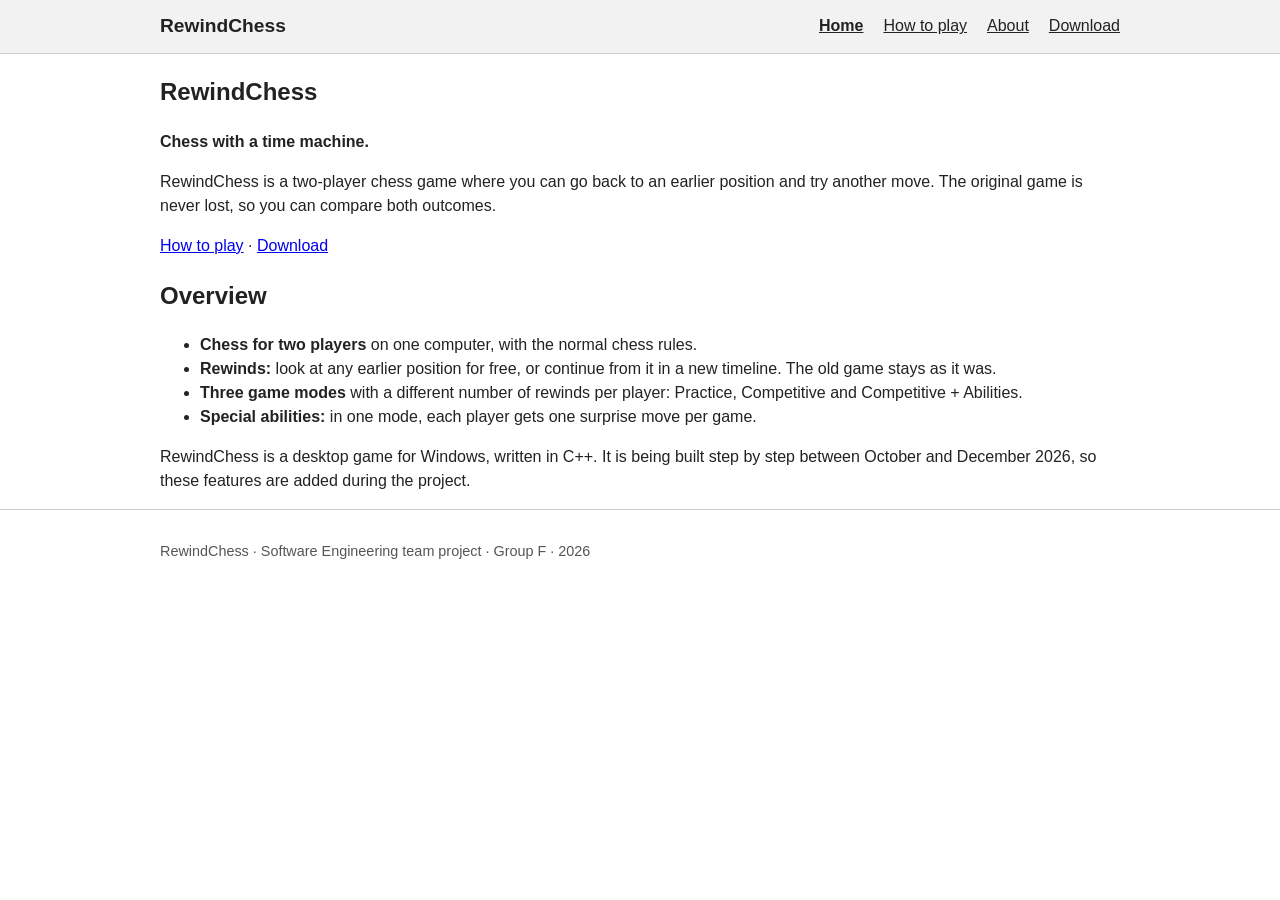
==== index.html @ f87a825f "Website: sprint 1 plan and sprint 2 pages" ====
<!DOCTYPE html>
<html lang="en">
<head>
  <meta charset="utf-8">
  <meta name="viewport" content="width=device-width, initial-scale=1">
  <title>RewindChess</title>
  <link rel="stylesheet" href="css/style.css">
  <script src="js/site.js" defer></script>
</head>
<body data-page="home">
  <header id="site-header">
    <noscript>
      <nav class="container" aria-label="Main">
        <a href="index.html">Home</a> | <a href="how-to-play.html">How to play</a> | <a href="about.html">About</a> | <a href="download.html">Download</a>
      </nav>
    </noscript>
  </header>

  <main class="container">
    <!-- intro -->
    <section>
      <h1>RewindChess</h1>
      <p><strong>Chess with a time machine.</strong></p>
      <p>RewindChess is a two-player chess game where you can go back to an earlier position and try another move. The original game is never lost, so you can compare both outcomes.</p>
      <p><a href="how-to-play.html">How to play</a> · <a href="download.html">Download</a></p>
    </section>

    <!-- overview -->
    <section>
      <h2>Overview</h2>
      <ul>
        <li><strong>Chess for two players</strong> on one computer, with the normal chess rules.</li>
        <li><strong>Rewinds:</strong> look at any earlier position for free, or continue from it in a new timeline. The old game stays as it was.</li>
        <li><strong>Three game modes</strong> with a different number of rewinds per player: Practice, Competitive and Competitive + Abilities.</li>
        <li><strong>Special abilities:</strong> in one mode, each player gets one surprise move per game.</li>
      </ul>
      <p>RewindChess is a desktop game for Windows, written in C++. It is being built step by step between October and December 2026, so these features are added during the project.</p>
    </section>
    <!-- TODO sprint 3: styling from the mockup (hero, mode cards, rewind steps) -->
  </main>

  <footer id="site-footer"></footer>
</body>
</html>
---- css/style.css ----
/* basic layout for the page structure (sprint 2)
   TODO sprint 3: real styling + responsive from the mockup */

body {
  margin: 0;
  font-family: Arial, Helvetica, sans-serif;
  line-height: 1.5;
  color: #222;
  background: #fff;
}

.container {
  max-width: 960px;
  margin: 0 auto;
  padding: 0 20px;
}

/* header (filled by site.js) */
.site-header {
  border-bottom: 1px solid #ccc;
  background: #f2f2f2;
}

.site-header .container {
  display: flex;
  justify-content: space-between;
  align-items: center;
  flex-wrap: wrap;
  padding-top: 12px;
  padding-bottom: 12px;
}

.logo {
  font-weight: bold;
  font-size: 1.2em;
  color: #222;
  text-decoration: none;
}

.site-nav ul {
  list-style: none;
  margin: 0;
  padding: 0;
  display: flex;
  gap: 20px;
}

.site-nav a {
  color: #222;
}

.site-nav a[aria-current="page"] {
  font-weight: bold;
}

main {
  padding-top: 20px;
  padding-bottom: 40px;
}

/* footer (filled by site.js) */
.site-footer {
  border-top: 1px solid #ccc;
  padding: 16px 0;
  font-size: 0.9em;
  color: #555;
}
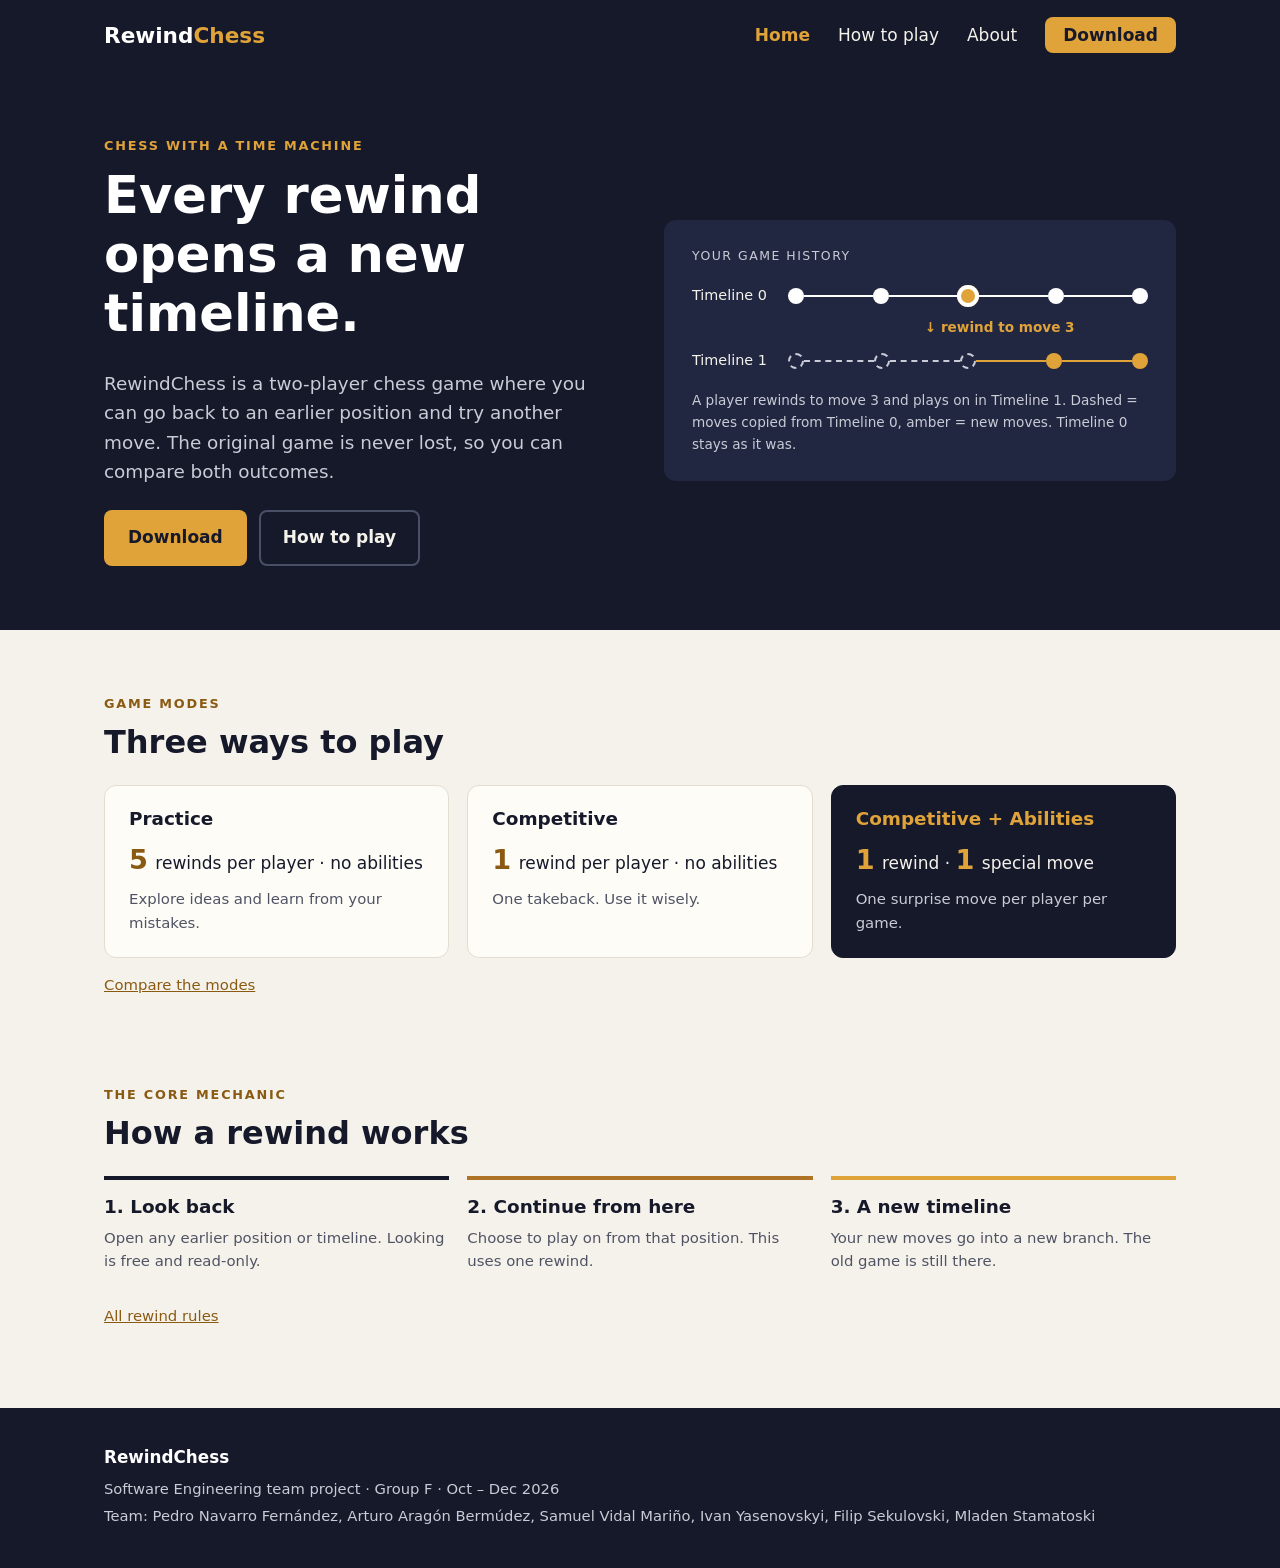
==== commit 3dadd53b: "Website: sprint 3 styling, rules and modes, rewind visuals" ====
--- a/index.html
+++ b/index.html
@@ -3,11 +3,11 @@
 <head>
   <meta charset="utf-8">
   <meta name="viewport" content="width=device-width, initial-scale=1">
-  <title>RewindChess</title>
+  <title>RewindChess – chess with a time machine</title>
   <link rel="stylesheet" href="css/style.css">
   <script src="js/site.js" defer></script>
 </head>
-<body data-page="home">
+<body data-page="home" class="home">
   <header id="site-header">
     <noscript>
       <nav class="container" aria-label="Main">
@@ -16,27 +16,96 @@
     </noscript>
   </header>
 
-  <main class="container">
-    <!-- intro -->
-    <section>
-      <h1>RewindChess</h1>
-      <p><strong>Chess with a time machine.</strong></p>
-      <p>RewindChess is a two-player chess game where you can go back to an earlier position and try another move. The original game is never lost, so you can compare both outcomes.</p>
-      <p><a href="how-to-play.html">How to play</a> · <a href="download.html">Download</a></p>
+  <main>
+    <!-- intro + history picture (rewind visual 1) -->
+    <section class="section section-dark hero">
+      <div class="container">
+        <div>
+          <p class="eyebrow">Chess with a time machine</p>
+          <h1>Every rewind opens a new timeline.</h1>
+          <p class="lead">RewindChess is a two-player chess game where you can go back to an earlier position and try another move. The original game is never lost, so you can compare both outcomes.</p>
+          <div class="btn-row">
+            <a class="btn btn-primary" href="download.html">Download</a>
+            <a class="btn btn-ghost" href="how-to-play.html">How to play</a>
+          </div>
+        </div>
+
+        <figure class="history-card">
+          <div class="label" aria-hidden="true">Your game history</div>
+          <div class="timeline-row" aria-hidden="true">
+            <span>Timeline 0</span>
+            <span class="timeline-track">
+              <span class="dot"></span><span class="link"></span>
+              <span class="dot"></span><span class="link"></span>
+              <span class="dot current"></span><span class="link"></span>
+              <span class="dot"></span><span class="link"></span>
+              <span class="dot"></span>
+            </span>
+          </div>
+          <div class="rewind-note" aria-hidden="true">&darr; rewind to move 3</div>
+          <div class="timeline-row" aria-hidden="true">
+            <span>Timeline 1</span>
+            <span class="timeline-track">
+              <span class="dot copied"></span><span class="link copied"></span>
+              <span class="dot copied"></span><span class="link copied"></span>
+              <span class="dot copied"></span><span class="link new"></span>
+              <span class="dot new"></span><span class="link new"></span>
+              <span class="dot new"></span>
+            </span>
+          </div>
+          <figcaption>A player rewinds to move 3 and plays on in Timeline 1. Dashed = moves copied from Timeline 0, amber = new moves. Timeline 0 stays as it was.</figcaption>
+        </figure>
+      </div>
     </section>
 
-    <!-- overview -->
-    <section>
-      <h2>Overview</h2>
-      <ul>
-        <li><strong>Chess for two players</strong> on one computer, with the normal chess rules.</li>
-        <li><strong>Rewinds:</strong> look at any earlier position for free, or continue from it in a new timeline. The old game stays as it was.</li>
-        <li><strong>Three game modes</strong> with a different number of rewinds per player: Practice, Competitive and Competitive + Abilities.</li>
-        <li><strong>Special abilities:</strong> in one mode, each player gets one surprise move per game.</li>
-      </ul>
-      <p>RewindChess is a desktop game for Windows, written in C++. It is being built step by step between October and December 2026, so these features are added during the project.</p>
+    <!-- modes -->
+    <section class="section">
+      <div class="container">
+        <p class="eyebrow">Game modes</p>
+        <h2>Three ways to play</h2>
+        <div class="card-grid">
+          <article class="card">
+            <h3>Practice</h3>
+            <p class="mode-stat"><strong>5</strong> rewinds per player · no abilities</p>
+            <p class="small">Explore ideas and learn from your mistakes.</p>
+          </article>
+          <article class="card">
+            <h3>Competitive</h3>
+            <p class="mode-stat"><strong>1</strong> rewind per player · no abilities</p>
+            <p class="small">One takeback. Use it wisely.</p>
+          </article>
+          <article class="card card-dark">
+            <h3>Competitive + Abilities</h3>
+            <p class="mode-stat"><strong>1</strong> rewind · <strong>1</strong> special move</p>
+            <p class="small">One surprise move per player per game.</p>
+          </article>
+        </div>
+        <p class="small more-link"><a href="how-to-play.html#modes">Compare the modes</a></p>
+      </div>
     </section>
-    <!-- TODO sprint 3: styling from the mockup (hero, mode cards, rewind steps) -->
+
+    <!-- how rewind works (rewind visual 2) -->
+    <section class="section">
+      <div class="container">
+        <p class="eyebrow">The core mechanic</p>
+        <h2>How a rewind works</h2>
+        <ol class="steps">
+          <li>
+            <h3>1. Look back</h3>
+            <p class="small">Open any earlier position or timeline. Looking is free and read-only.</p>
+          </li>
+          <li>
+            <h3>2. Continue from here</h3>
+            <p class="small">Choose to play on from that position. This uses one rewind.</p>
+          </li>
+          <li>
+            <h3>3. A new timeline</h3>
+            <p class="small">Your new moves go into a new branch. The old game is still there.</p>
+          </li>
+        </ol>
+        <p class="small more-link"><a href="how-to-play.html#rewind">All rewind rules</a></p>
+      </div>
+    </section>
   </main>
 
   <footer id="site-footer"></footer>
--- a/css/style.css
+++ b/css/style.css
@@ -1,67 +1,632 @@
-/* basic layout for the page structure (sprint 2)
-   TODO sprint 3: real styling + responsive from the mockup */
+/* RewindChess site styles (sprint 3)
+   colors and layout are from the mockup pdf (home + how to play)
+   phone layout is at the bottom (max-width: 720px) */
+
+:root {
+  /* colors picked from the mockup */
+  --ink: #16192a;          /* header, footer, dark card */
+  --panel: #212741;        /* history box in the hero */
+  --paper: #f5f2eb;        /* page bg */
+  --card: #fdfcf7;         /* cards + tables */
+  --amber: #e0a339;        /* buttons, accents on dark bg */
+  --amber-text: #8a5a12;   /* darker amber for text on light bg, the normal one had bad contrast */
+  --amber-mid: #ae7324;    /* 2nd bar in "how a rewind works" */
+  --text: #16192a;
+  --muted: #505364;
+  --on-dark: #f5f2eb;
+  --on-dark-muted: #c9cbd6;
+  --line: #e2ddd1;
+  --radius: 12px;
+  --font: "Segoe UI", system-ui, -apple-system, Roboto, Arial, sans-serif;
+}
+
+* {
+  box-sizing: border-box;
+}
 
 body {
   margin: 0;
-  font-family: Arial, Helvetica, sans-serif;
-  line-height: 1.5;
-  color: #222;
-  background: #fff;
+  font-family: var(--font);
+  font-size: 17px;
+  line-height: 1.6;
+  color: var(--text);
+  background: var(--paper);
+}
+
+a {
+  color: var(--amber-text);
+}
+
+:focus-visible {
+  outline: 3px solid var(--amber);
+  outline-offset: 2px;
+}
+
+h1, h2, h3 {
+  line-height: 1.15;
+  margin: 0 0 0.5em;
+}
+
+h1 { font-size: 3.2rem; }
+h2 { font-size: 2rem; }
+h3 { font-size: 1.15rem; }
+
+p {
+  margin: 0 0 1em;
 }
 
 .container {
-  max-width: 960px;
+  max-width: 1120px;
   margin: 0 auto;
-  padding: 0 20px;
-}
-
-/* header (filled by site.js) */
-.site-header {
-  border-bottom: 1px solid #ccc;
-  background: #f2f2f2;
+  padding: 0 24px;
+}
+
+/* ===== header (filled by site.js) ===== */
+
+#site-header {
+  background: var(--ink);
+  min-height: 72px; /* keep the space so the page doesn't jump before site.js runs */
+}
+
+#site-header noscript a {
+  color: var(--on-dark);
 }
 
 .site-header .container {
   display: flex;
+  align-items: center;
   justify-content: space-between;
+  min-height: 72px;
+  gap: 12px 32px;
+}
+
+.logo {
+  font-size: 1.35rem;
+  font-weight: 700;
+  color: #fff;
+  text-decoration: none;
+}
+
+.logo span {
+  color: var(--amber);
+}
+
+.site-nav ul {
+  display: flex;
   align-items: center;
-  flex-wrap: wrap;
-  padding-top: 12px;
-  padding-bottom: 12px;
-}
-
-.logo {
-  font-weight: bold;
-  font-size: 1.2em;
-  color: #222;
-  text-decoration: none;
-}
-
-.site-nav ul {
-  list-style: none;
+  gap: 28px;
   margin: 0;
   padding: 0;
+  list-style: none;
+}
+
+.site-nav a {
+  color: var(--on-dark);
+  text-decoration: none;
+}
+
+.site-nav a:hover,
+.site-nav a[aria-current="page"] {
+  color: var(--amber);
+}
+
+.site-nav a[aria-current="page"] {
+  font-weight: 700;
+}
+
+/* Download = the yellow "Play" button from the mockup */
+.site-nav a.nav-cta {
+  background: var(--amber);
+  color: var(--ink);
+  font-weight: 700;
+  padding: 8px 18px;
+  border-radius: 8px;
+}
+
+/* ===== buttons ===== */
+
+.btn {
+  display: inline-block;
+  padding: 12px 22px;
+  border-radius: 8px;
+  font-weight: 700;
+  text-decoration: none;
+  border: 2px solid transparent;
+}
+
+.btn-primary {
+  background: var(--amber);
+  color: var(--ink);
+}
+
+.btn-primary:hover {
+  background: #e9b456;
+}
+
+.btn-ghost {
+  color: var(--on-dark);
+  border-color: #4a4f68;
+}
+
+.btn-ghost:hover {
+  border-color: var(--amber);
+}
+
+.btn-row {
   display: flex;
-  gap: 20px;
-}
-
-.site-nav a {
-  color: #222;
-}
-
-.site-nav a[aria-current="page"] {
-  font-weight: bold;
-}
-
-main {
-  padding-top: 20px;
-  padding-bottom: 40px;
-}
-
-/* footer (filled by site.js) */
+  flex-wrap: wrap;
+  gap: 12px;
+  margin-top: 24px;
+}
+
+/* ===== sections ===== */
+
+.section {
+  padding: 64px 0;
+}
+
+/* two light sections next to each other were too far apart */
+.section:not(.section-dark) + .section:not(.section-dark) {
+  padding-top: 8px;
+}
+
+.section-dark {
+  background: var(--ink);
+  color: var(--on-dark);
+}
+
+.eyebrow {
+  margin: 0 0 10px;
+  font-size: 0.8rem;
+  font-weight: 700;
+  letter-spacing: 0.14em;
+  text-transform: uppercase;
+  color: var(--amber-text);
+}
+
+.section-dark .eyebrow {
+  color: var(--amber);
+}
+
+.lead {
+  font-size: 1.15rem;
+  color: var(--muted);
+  max-width: 62ch;
+}
+
+.section-dark .lead {
+  color: var(--on-dark-muted);
+}
+
+.page-head {
+  padding-top: 56px;
+  padding-bottom: 8px;
+}
+
+/* ===== home: hero ===== */
+
+.hero .container {
+  display: grid;
+  grid-template-columns: 1fr 1fr;
+  gap: 48px;
+  align-items: center;
+}
+
+.hero h1 {
+  color: #fff;
+}
+
+/* ===== rewind visual 1: "your game history" box ===== */
+
+.history-card {
+  background: var(--panel);
+  border-radius: var(--radius);
+  padding: 26px 28px;
+  margin: 0;
+}
+
+.history-card .label {
+  font-size: 0.78rem;
+  letter-spacing: 0.12em;
+  text-transform: uppercase;
+  color: var(--on-dark-muted);
+  margin-bottom: 18px;
+}
+
+.timeline-row {
+  display: grid;
+  grid-template-columns: 96px 1fr;
+  align-items: center;
+  font-size: 0.9rem;
+}
+
+.timeline-track {
+  display: flex;
+  align-items: center;
+}
+
+.dot {
+  width: 16px;
+  height: 16px;
+  border-radius: 50%;
+  background: #fff;
+  flex: none;
+}
+
+.dot.current {
+  width: 22px;
+  height: 22px;
+  background: var(--amber);
+  box-shadow: inset 0 0 0 4px #fff;
+}
+
+.dot.copied {
+  background: transparent;
+  border: 2px dashed var(--on-dark-muted);
+}
+
+.dot.new {
+  background: var(--amber);
+}
+
+.link {
+  flex: 1;
+  height: 2px;
+  background: #fff;
+}
+
+.link.copied {
+  height: 0;
+  background: none;
+  border-top: 2px dashed var(--on-dark-muted);
+}
+
+.link.new {
+  background: var(--amber);
+}
+
+.rewind-note {
+  margin: 10px 0 10px 96px;
+  padding-left: 30%;
+  color: var(--amber);
+  font-size: 0.85rem;
+  font-weight: 700;
+}
+
+.history-card figcaption {
+  margin-top: 18px;
+  font-size: 0.85rem;
+  color: var(--on-dark-muted);
+}
+
+/* ===== cards (modes, rewind rules) ===== */
+
+.card-grid {
+  display: grid;
+  grid-template-columns: repeat(3, 1fr);
+  gap: 18px;
+  margin-top: 24px;
+}
+
+.card {
+  background: var(--card);
+  border: 1px solid var(--line);
+  border-radius: var(--radius);
+  padding: 22px 24px;
+}
+
+.card p:last-child {
+  margin-bottom: 0;
+}
+
+.card-dark {
+  background: var(--ink);
+  border-color: var(--ink);
+  color: var(--on-dark);
+}
+
+.card-dark h3 {
+  color: var(--amber);
+}
+
+.mode-stat {
+  margin-bottom: 6px;
+}
+
+.mode-stat strong {
+  font-size: 1.7rem;
+  color: var(--amber-text);
+  margin-right: 2px;
+}
+
+.card-dark .mode-stat strong {
+  color: var(--amber);
+}
+
+.small {
+  font-size: 0.93rem;
+  color: var(--muted);
+}
+
+.card-dark .small {
+  color: var(--on-dark-muted);
+}
+
+/* ===== rewind visual 2: three steps ===== */
+
+.steps {
+  display: grid;
+  grid-template-columns: repeat(3, 1fr);
+  gap: 18px;
+  margin: 24px 0 0;
+  padding: 0;
+  list-style: none;
+}
+
+.steps li {
+  border-top: 4px solid var(--ink);
+  padding-top: 16px;
+}
+
+.steps li:nth-child(2) { border-color: var(--amber-mid); }
+.steps li:nth-child(3) { border-color: var(--amber); }
+
+/* ===== rewind visual 3: branching diagram (how to play) ===== */
+
+.diagram {
+  background: var(--card);
+  border: 1px solid var(--line);
+  border-radius: var(--radius);
+  padding: 20px 24px;
+  margin: 24px 0 0;
+}
+
+.diagram svg {
+  display: block;
+  width: 100%;
+  max-width: 720px; /* was way too big on a wide screen */
+  height: auto;
+  margin: 0 auto;
+}
+
+.diagram figcaption {
+  margin-top: 10px;
+  font-size: 0.9rem;
+  color: var(--muted);
+}
+
+.tl-label { font: 600 20px var(--font); fill: var(--text); }
+.tl-num { font: 700 17px var(--font); fill: var(--text); text-anchor: middle; }
+.tl-num.on-amber { fill: var(--ink); }
+.tl-note { font: 700 19px var(--font); fill: var(--amber-text); }
+.tl-line { stroke: var(--ink); stroke-width: 3; }
+.tl-line.copied { stroke: #8f93a6; stroke-dasharray: 6 6; }
+.tl-line.new { stroke: var(--amber); }
+.tl-dot { fill: #fff; stroke: var(--ink); stroke-width: 3; }
+.tl-dot.copied { stroke: #8f93a6; stroke-dasharray: 4 4; }
+.tl-dot.new { fill: var(--amber); stroke: var(--amber); }
+.tl-dot.picked { fill: var(--amber); stroke: var(--ink); }
+.tl-arrow { fill: none; stroke: var(--amber-text); stroke-width: 2.5; }
+.tl-arrowhead { fill: var(--amber-text); }
+.tl-note.small-note { font-size: 16px; }
+
+/* vertical version of the picture is only for phones */
+.diagram svg.narrow {
+  display: none;
+}
+
+/* ===== tables (modes table) ===== */
+
+.table-wrap {
+  border: 1px solid var(--line);
+  border-radius: var(--radius);
+  overflow: hidden;
+  margin-top: 20px;
+}
+
+table {
+  width: 100%;
+  border-collapse: collapse;
+  background: var(--card);
+}
+
+th, td {
+  text-align: left;
+  padding: 14px 18px;
+  border-bottom: 1px solid var(--line);
+}
+
+thead th {
+  background: var(--ink);
+  color: var(--on-dark);
+}
+
+tbody tr:last-child th,
+tbody tr:last-child td {
+  border-bottom: 0;
+}
+
+/* ===== other pages ===== */
+
+.content-section {
+  padding: 28px 0;
+}
+
+.content-section .container > p {
+  max-width: 70ch;
+}
+
+.placeholder {
+  border: 2px dashed #c9c2b2;
+  border-radius: var(--radius);
+  padding: 20px 24px;
+  color: var(--muted);
+  max-width: 75ch;
+}
+
+.placeholder p:last-child {
+  margin-bottom: 0;
+}
+
+.team-list {
+  padding-left: 20px;
+}
+
+/* ===== footer (filled by site.js) ===== */
+
 .site-footer {
-  border-top: 1px solid #ccc;
-  padding: 16px 0;
-  font-size: 0.9em;
-  color: #555;
-}
+  background: var(--ink);
+  color: var(--on-dark-muted);
+  padding: 36px 0;
+  font-size: 0.92rem;
+  margin-top: 48px;
+}
+
+.site-footer .footer-name {
+  color: #fff;
+  font-weight: 700;
+  font-size: 1.05rem;
+  margin-bottom: 6px;
+}
+
+.site-footer p {
+  margin: 0 0 4px;
+}
+
+.home .site-footer {
+  margin-top: 0;
+}
+
+/* "compare the modes" / "all rewind rules" links under sections */
+.more-link {
+  margin-top: 16px;
+}
+
+/* ===== tablet ===== */
+
+@media (max-width: 960px) {
+  .hero .container {
+    grid-template-columns: 1fr;
+  }
+
+  .card-grid,
+  .steps {
+    grid-template-columns: 1fr 1fr;
+  }
+}
+
+/* ===== phone ===== */
+
+@media (max-width: 720px) {
+  body {
+    font-size: 16px;
+  }
+
+  h1 { font-size: 2.3rem; }
+  h2 { font-size: 1.6rem; }
+
+  .container {
+    padding: 0 16px;
+  }
+
+  /* logo on top, menu under it */
+  .site-header .container {
+    flex-direction: column;
+    align-items: flex-start;
+    padding-top: 12px;
+    padding-bottom: 12px;
+  }
+
+  .site-nav ul {
+    flex-wrap: wrap;
+    gap: 8px 18px;
+  }
+
+  .section {
+    padding: 40px 0;
+  }
+
+  .page-head {
+    padding-top: 36px;
+  }
+
+  .card-grid,
+  .steps {
+    grid-template-columns: 1fr;
+  }
+
+  .diagram svg.wide {
+    display: none;
+  }
+
+  .diagram svg.narrow {
+    display: block;
+    max-width: 320px;
+  }
+
+  .history-card {
+    padding: 20px;
+  }
+
+  .timeline-row {
+    grid-template-columns: 76px 1fr;
+    font-size: 0.8rem;
+  }
+
+  .rewind-note {
+    margin-left: 76px;
+    padding-left: 20%;
+  }
+
+  /* modes table: every row becomes a small card */
+  .table-wrap {
+    border: 0;
+    border-radius: 0;
+  }
+
+  .stack-table thead {
+    display: none;
+  }
+
+  .stack-table,
+  .stack-table tbody,
+  .stack-table tr,
+  .stack-table th,
+  .stack-table td {
+    display: block;
+    width: 100%;
+  }
+
+  .stack-table tr {
+    border: 1px solid var(--line);
+    border-radius: var(--radius);
+    margin-bottom: 12px;
+    background: var(--card);
+    overflow: hidden;
+  }
+
+  .stack-table tbody th {
+    background: var(--ink);
+    color: var(--on-dark);
+  }
+
+  .stack-table td {
+    display: flex;
+    justify-content: space-between;
+    gap: 16px;
+  }
+
+  .stack-table td::before {
+    content: attr(data-label);
+    font-weight: 700;
+    color: var(--muted);
+  }
+
+  .stack-table tbody tr:last-child td {
+    border-bottom: 1px solid var(--line);
+  }
+
+  .stack-table tbody tr td:last-child {
+    border-bottom: 0;
+  }
+}
